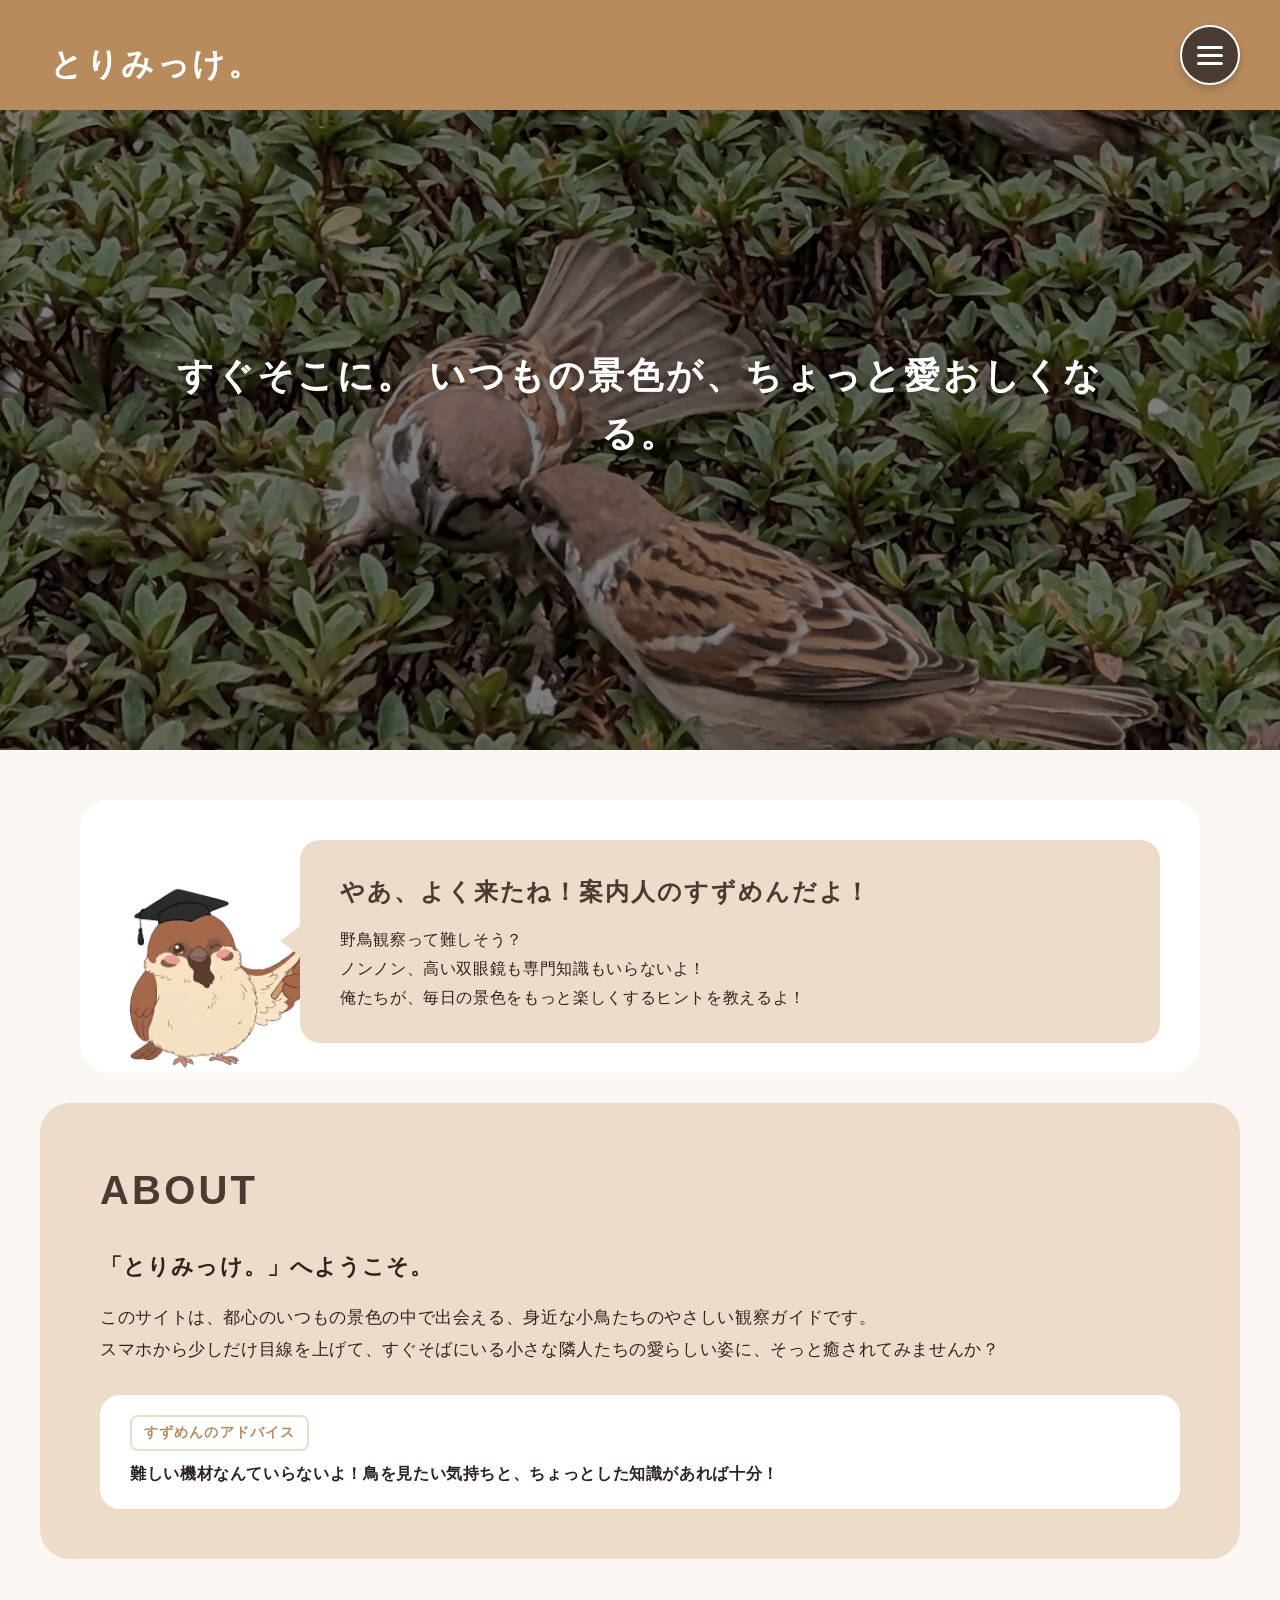
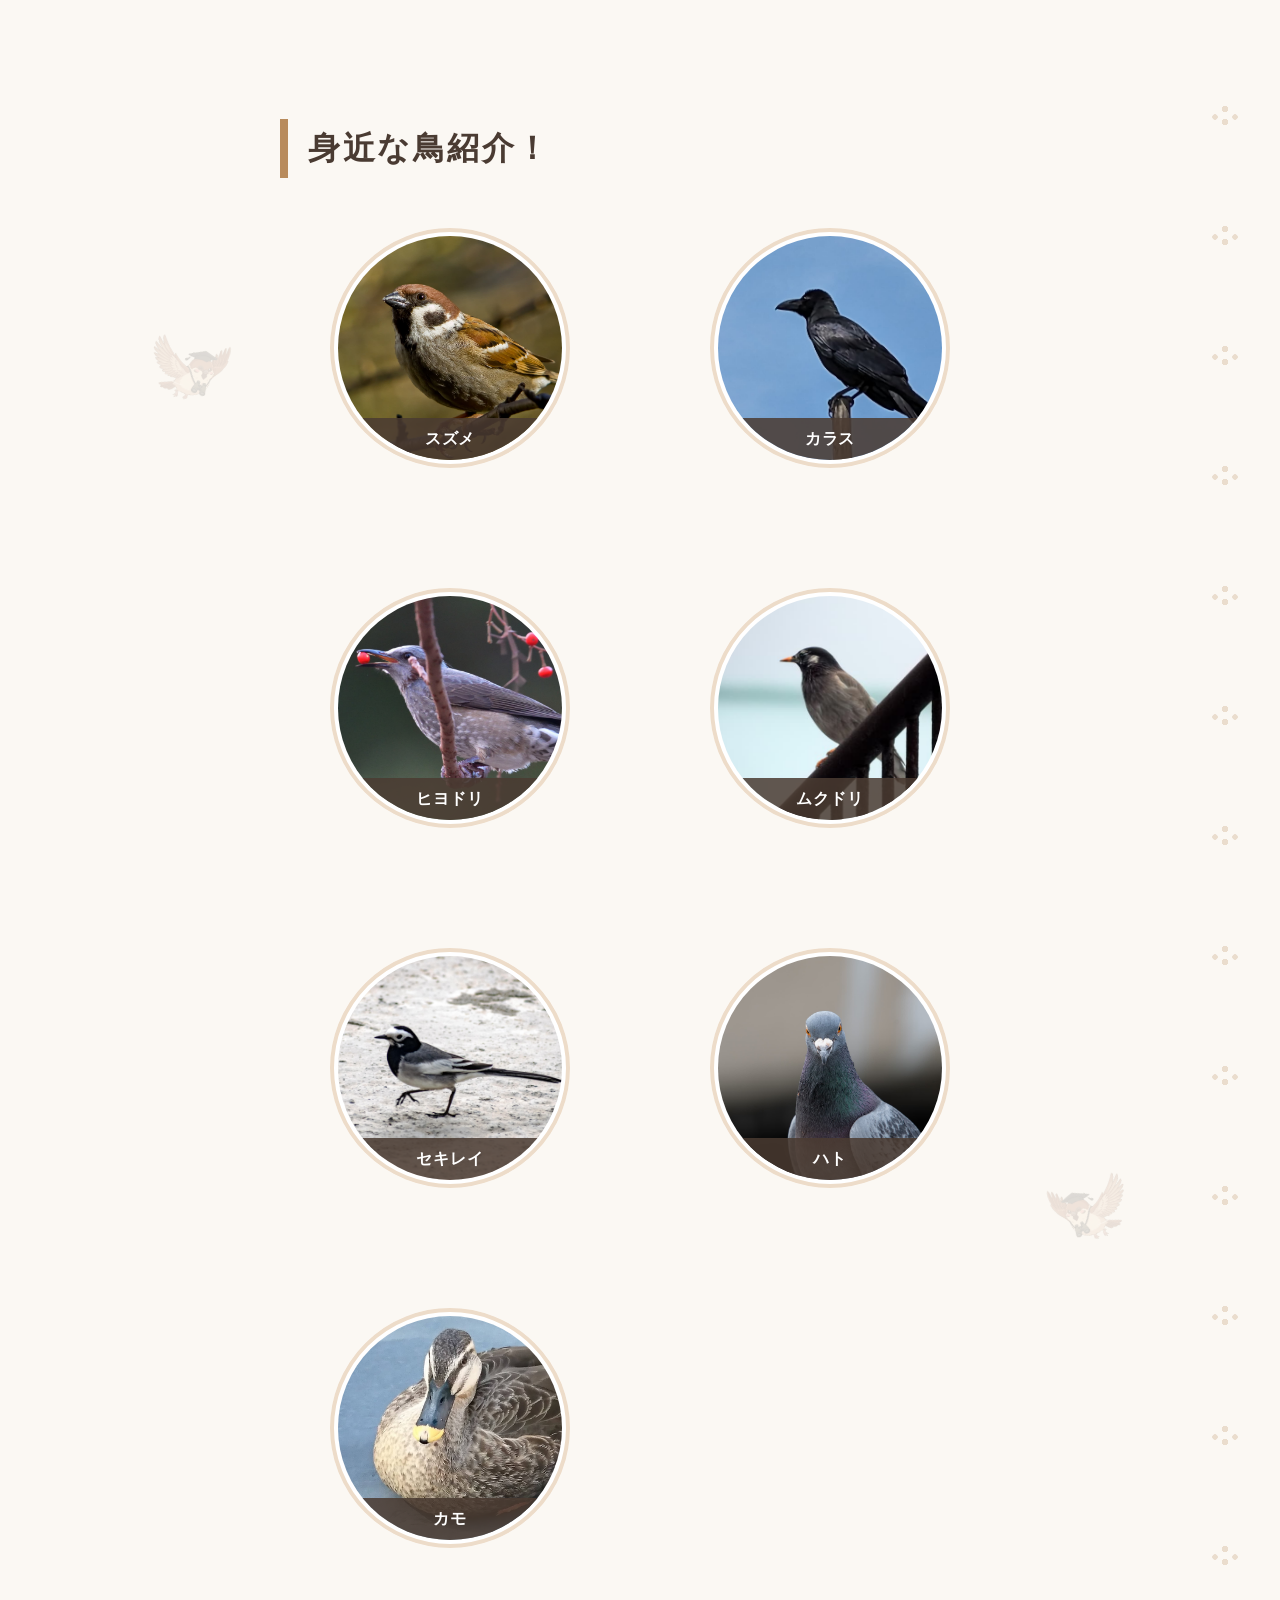
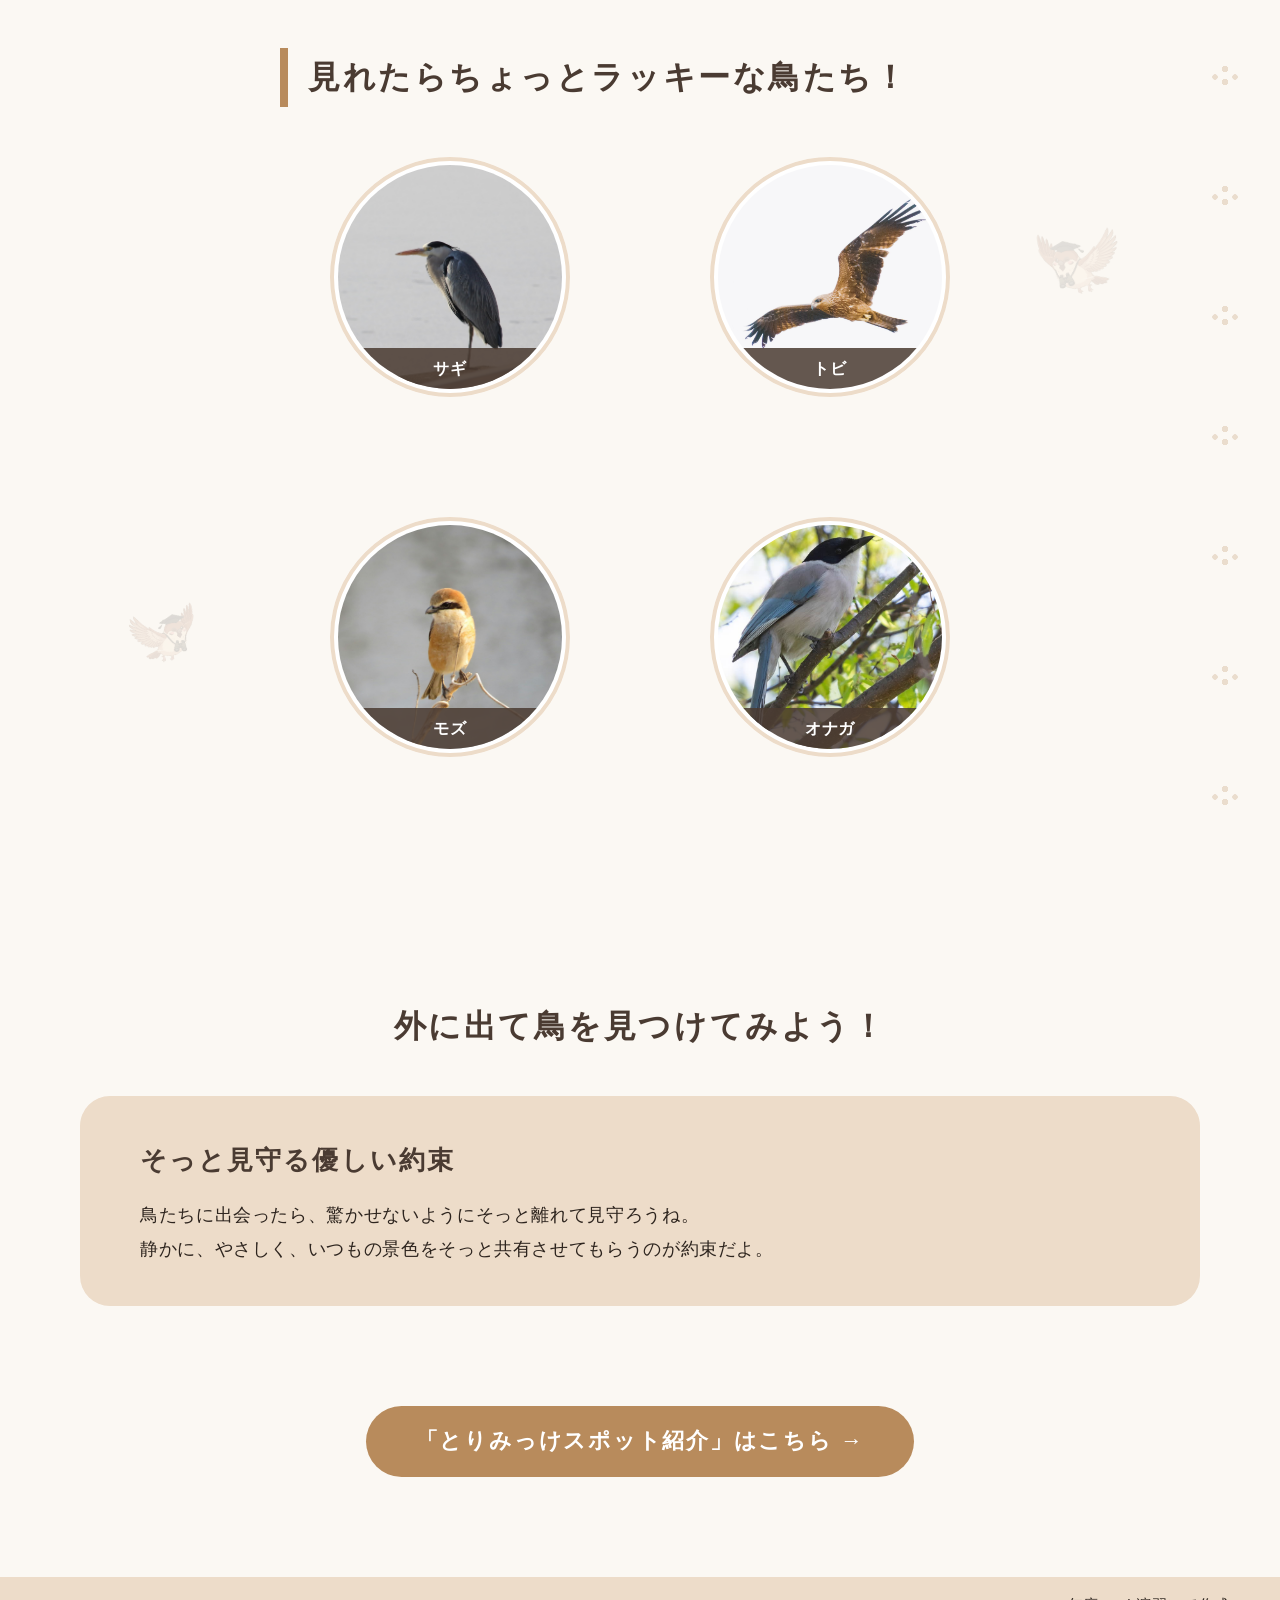
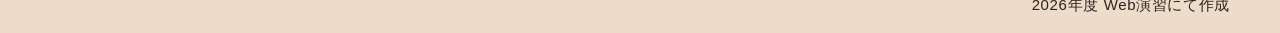
==== index.html @ 67fb0f20 "Rename main.html to index.html" ====
<!DOCTYPE html>
<html lang="ja">
<head>
  <meta charset="UTF-8">
  <meta name="viewport" content="width=device-width, initial-scale=1.0">
  <title>とりみっけ。｜身近な小鳥たちのやさしい観察ガイド</title>
  <link rel="stylesheet" href="css/style1.css">
</head>
<body>

<div class="top-page">

  <!-- メインビジュアル ＆ ヘッダー -->
  <header class="main-visual">
    <div class="site-logo-header">とりみっけ。</div>

    <!-- ハンバーガーメニュー -->
    <div class="hamburger-menu">
      <input type="checkbox" id="menu-btn-check" class="menu-btn-check">
      <label for="menu-btn-check" class="menu-btn"><span></span></label>
      <nav class="nav-content">
        <ul class="nav-list">
          <li><a href="#about">About</a></li>
          <li><a href="#bird-intro">身近な鳥紹介！</a></li>
          <li><a href="#lucky-bird">見れたらちょっとラッキーな鳥たち！</a></li>
          <li><a href="#message">外に出て鳥を見つけてみよう！</a></li>
          <li><a href="./sub.html">とりみっけスポット紹介！ →</a></li>
        </ul>
      </nav>
      <label for="menu-btn-check" class="nav-overlay"></label>
    </div>

    <h1 class="catchphrase">すぐそこに。 いつもの景色が、ちょっと愛おしくなる。</h1>
  </header>

  <!--  すずめ先輩の自己紹介セクション -->
  <section class="senior-intro-section">
    <div class="senior-container">
      <div class="senior-image-area">
        <img src="image/Cha_suzume.png" alt="指し棒を持ったすずめ先輩" class="senior-img">
      </div>
      <div class="senior-bubble">
        <h2 class="senior-name">やあ、よく来たね！案内人のすずめんだよ！</h2>
        <p class="senior-text">
          野鳥観察って難しそう？<br>ノンノン、高い双眼鏡も専門知識もいらないよ！<br>
          俺たちが、毎日の景色をもっと楽しくするヒントを教えるよ！
        </p>
      </div>
    </div>
  </section>

  <!-- ABOUT セクション -->
  <section class="about-section" id="about">
    <h2 class="section-title-en">ABOUT</h2>
    <p class="about-lead">「とりみっけ。」へようこそ。</p>
    <p class="about-text">
      このサイトは、都心のいつもの景色の中で出会える、身近な小鳥たちのやさしい観察ガイドです。<br />
      スマホから少しだけ目線を上げて、すぐそばにいる小さな隣人たちの愛らしい姿に、そっと癒されてみませんか？
    </p>

    <div class="senpai-onepoint-box">
      <div class="onepoint-badge">すずめんのアドバイス</div>
      <p class="onepoint-text">難しい機材なんていらないよ！鳥を見たい気持ちと、ちょっとした知識があれば十分！</p>
    </div>
  </section>

  <div class="footprint-track-bg">

    <!-- 身近な鳥紹介 セクション -->
    <section class="bird-intro-section" id="bird-intro">
      <h2 class="section-title">身近な鳥紹介！</h2>
      <div class="grid-container">

        <!-- 鳥カード1：スズメ -->
        <div class="grid-item">
          <div class="bg-circle"></div>
          <!-- 常に綺麗に見える写真 -->
          <div class="item-image">
            <img src="image/Int_suzume.jpg" alt="スズメの画像">
            <!-- 写真の下に名前を常時表示 -->
            <span class="bird-name-label">スズメ</span>
          </div>
          <!--  ホバー時に横（または下）に浮き出る吹き出し解説文 -->
          <div class="hover-bubble-panel">
            <h3 class="title">スズメ</h3>
            <p class="description">
              歩くとき、両足をそろえて「トコトコ、ぴょんぴょん」と跳ねるように移動するよ（ホッピングといいます）。砂の上で体をすりすりして「砂浴び」をしている姿は、時間を忘れて見入ってしまう可愛さだよ。
            </p>
          </div>
        </div>

        <!-- 鳥カード2：カラス -->
        <div class="grid-item">
          <div class="bg-circle"></div>
          <div class="item-image">
            <img src="image/Int_karasu.jpg" alt="カラスの画像">
            <span class="bird-name-label">カラス</span>
          </div>
          <div class="hover-bubble-panel">
            <h3 class="title">カラス</h3>
            <p class="description">
              実はとてもお茶目で、公園の滑り台で遊んだり、雨上がりの水たまりで豪快に水浴びをしたりするよ。じっと観察していると、首をかしげてこちらを観察し返してくる知性的な仕草にキュンとするよ。
            </p>
          </div>
        </div>

        <!-- 鳥カード3：ヒヨドリ -->
        <div class="grid-item">
          <div class="bg-circle"></div>
          <div class="item-image">
            <img src="image/Int_hiyodori.jpg" alt="ヒヨドリの画像">
            <span class="bird-name-label">ヒヨドリ</span>
          </div>
          <div class="hover-bubble-panel">
            <h3 class="title">ヒヨドリ</h3>
            <p class="description">
              「ヒーヨ！ヒーヨ！」と賑やかに鳴く、ボサボサの頭髪がトレードマークの鳥だよ。大好物の花の蜜や果実を見つけると、夢中になって顔を花粉で真っ黄色にしながら食事をする、食いしん坊な姿が愛らしいよ。
            </p>
          </div>
        </div>

        <!-- 鳥カード4：ムクドリ -->
        <div class="grid-item">
          <div class="bg-circle"></div>
          <div class="item-image">
            <img src="image/Int_mukudori.jpg" alt="ムクドリの画像">
            <span class="bird-name-label">ムクドリ</span>
          </div>
          <div class="hover-bubble-panel">
            <h3 class="title">ムクドリ</h3>
            <p class="description">
              オレンジ色のクチバシと足がチャームポイントだよ。芝生の上を黄色い足をいそがしく動かしながら、ミシン目のように地面をツンツンと突っついて虫を探す、一所懸命な後ろ姿に癒されるよ。
            </p>
          </div>
        </div>

        <!-- 鳥カード5：セキレイ -->
        <div class="grid-item">
          <div class="bg-circle"></div>
          <div class="item-image">
            <img src="image/Int_sekirei.jpg" alt="セキレイの画像">
            <span class="bird-name-label">セキレイ</span>
          </div>
          <div class="hover-bubble-panel">
            <h3 class="title">セキレイ</h3>
            <p class="description">
              地面をトコトコと早歩きしながら、長めの尾羽を「チチチッ」と上下にゴキゲンに振り続ける習性があるよ。人が歩く先を、まるで案内するかのように少し前をトコトコ逃げては止まる姿がとても健気だよ。
            </p>
          </div>
        </div>

        <!-- 鳥カード6：ハト -->
        <div class="grid-item">
          <div class="bg-circle"></div>
          <div class="item-image">
            <img src="image/Int_dobato.jpg" alt="ハトの画像">
            <span class="bird-name-label">ハト</span>
          </div>
          <div class="hover-bubble-panel">
            <h3 class="title">ハト</h3>
            <p class="description">
              歩くときに首を前後に振っているように見えるけど、実は頭をその場に残しているんだよ。お気に入りの場所で、体をまあるく膨らませてうとうと昼寝をしている姿は、都会の最高の癒やしだよ。
            </p>
          </div>
        </div>

        <!-- 鳥カード7：カモ -->
        <div class="grid-item">
          <div class="bg-circle"></div>
          <div class="item-image">
            <img src="image/Int_karugamo.JPG" alt="カモの画像">
            <span class="bird-name-label">カモ</span>
          </div>
          <div class="hover-bubble-panel">
            <h3 class="title">カモ</h3>
            <p class="description">
              クチバシの先端だけが、まるでマニキュアを塗ったように「ちょこんと黄色い」のがチャームポイントだよ。水面にパカッとお尻を向けながら、一生懸命に潜ってご飯を探す後ろ姿がすごく愛らしいんだ。
            </p>
          </div>
        </div>

      </div>

    </section>

    <!-- 見れたらラッキーな鳥 セクション -->
    <section class="lucky-bird-section" id="lucky-bird">
      <h2 class="section-title">見れたらちょっとラッキーな鳥たち！</h2>
      <div class="grid-container">

        <!-- ラッキー鳥1：サギ -->
        <div class="grid-item">
          <div class="bg-circle"></div>
          <div class="item-image">
            <img src="image/Int_sagi.jpg" alt="サギの画像">
            <span class="bird-name-label">サギ</span>
          </div>
          <div class="hover-bubble-panel">
            <h3 class="title">サギ</h3>
            <p class="description">
              都会の川沿いや水辺に、突然「真っ白で大きなシルエット」として現れるよ。水の中、片足を小刻みに震わせて魚を驚かす、ダンスのような狩りのポーズが隠れた見どころだよ。
            </p>
          </div>
        </div>

        <!-- ラッキー鳥2：トビ -->
        <div class="grid-item">
          <div class="bg-circle"></div>
          <div class="item-image">
            <img src="image/Int_tobi.jpg" alt="トビの画像">
            <span class="bird-name-label">トビ</span>
          </div>
          <div class="hover-bubble-panel">
            <h3 class="title">トビ</h3>
            <p class="description">
              「ピーヒョロロ…」というのどかな鳴き声が聞こえたら見上げるチャンスだよ。大きな翼を広げて、上昇気流に乗りながら円を描くようにゆったりと空を飛ぶのが本当に上手だよ。
            </p>
          </div>
        </div>

        <!-- ラッキー鳥3：モズ -->
        <div class="grid-item">
          <div class="bg-circle"></div>
          <div class="item-image">
            <img src="image/Int_mozu.jpg" alt="モズの画像">
            <span class="bird-name-label">モズ</span>
          </div>
          <div class="hover-bubble-panel">
            <h3 class="title">モズ</h3>
            <p class="description">
              小さな体だけど、キリッとしたカッコいい顔立ちをしているよ。秋になると、木のてっぺんで「キィーキィー！」と高い声で高らかに縄張りを主張する、小さな勇敢さが魅力だよ。
            </p>
          </div>
        </div>

        <!-- ラッキー鳥4：オナガ -->
        <div class="grid-item">
          <div class="bg-circle"></div>
          <div class="item-image">
            <img src="image/Int_onaga.jpg" alt="オナガの画像">
            <span class="bird-name-label">オナガ</span>
          </div>
          <div class="hover-bubble-panel">
            <h3 class="title">オナガ</h3>
            <p class="description">
              水色の長くて綺麗な尾羽と、黒い帽子をかぶったような頭がすごくオシャレな鳥だよ。「ギューイ」という少しハスキーな声で、仲間と賑やかにおしゃべりしながら飛んでいくよ。
            </p>
          </div>
        </div>

      </div>
    </section>

  </div> <!-- /footprint-track-bg -->

  <section class="message-section" id="message">
    <h2 class="message-title">外に出て鳥を見つけてみよう！</h2>
    <div class="manner-box">
      <h3 class="manner-title">そっと見守る優しい約束</h3>
      <p class="manner-text">
        鳥たちに出会ったら、驚かせないようにそっと離れて見守ろうね。<br />
        静かに、やさしく、いつもの景色をそっと共有させてもらうのが約束だよ。
      </p>
    </div>
  </section>

  <section class="navigation-section">
    <div class="spot-button-container">
      <a href="./sub.html" class="spot-button">「とりみっけスポット紹介」はこちら →</a>
    </div>
  </section>

  <footer class="footer">
    <p class="copyright">2026年度 Web演習にて作成</p>
  </footer>
</div>

</body>
</html>
---- css/style1.css ----
/* ==========================================================================
   0. 変数定義（:root） - スズメカラー・バージョン
   ========================================================================== */
:root {
  --color-base: #fbf8f3;       /* 白に近い茶色（ベース背景：柔らかな生成り） */
  --color-main: #b88b5c;       /* スズメの茶色（メイン：温かみのあるブラウン） */
  --color-main-bg: #eddcc9;    /* スズメの羽の薄い茶色（セクション背景・吹き出し） */
  --color-accent: #4a3b32;     /* スズメの焦げ茶（ヘッダー背景：深い焦げ茶） */
  --color-accent-hover: #73573c; /* ボタンホバー時などのカラー */
  --color-text: #2d241e;       /* 視認性の高いダーク焦げ茶（文字色） */
  --color-white: #ffffff;      /* 白（カード内背景） */

  /* 💡 外部インポートなしで世界観を優しく引き立てる標準フォントの設計 */
  --font-title: "Hiragino Maru Gothic ProN", "Hiragino Kaku Gothic ProN", "Yu Gothic", "Meiryo", sans-serif;
  --font-body: "Helvetica Neue", Arial, "Hiragino Kaku Gothic ProN", "BIZ UDPGothic", "Meiryo", sans-serif;
}

/* スムーズスクロール */
html {
  scroll-behavior: smooth;
}

/* ==========================================================================
   1. 共通設定とリセット ＆ ヘッダー
   ========================================================================== */
* {
  box-sizing: border-box;
  margin: 0;
  padding: 0;
}
body {
  background: var(--color-base);
  color: var(--color-text);
  font-family: var(--font-body);
  font-weight: 400;
  line-height: 1.85;
  letter-spacing: 0.04em;
  -webkit-font-smoothing: antialiased;
}
.top-page {
  width: 100%;
  overflow: hidden;
}
.main-visual {
  position: relative;
  width: 100%;
  min-height: 750px;
  background: linear-gradient(rgba(0, 0, 0, 0.5), rgba(0, 0, 0, 0.5)), url(../image/Mv_suzume.png) center / cover no-repeat;
  display: flex;
  align-items: center;
  justify-content: center;
  padding: 120px 20px 60px;
  margin-bottom: 50px;
}

.main-visual::before {
  content: "";
  position: absolute;
  top: 0;
  left: 0;
  width: 100%;
  height: 110px;
  background: var(--color-main);
  z-index: 1;
}

/* ✍️ タイトル・見出し類のコントラストを圧倒的に際立たせる共通設定 */
.site-logo-header,
.catchphrase,
.senior-name,
.section-title-en,
.section-title,
.message-title,
.manner-title,
.spot-button,
.spot-button-inline,
.onepoint-badge,
.next-lead,
.hover-bubble-panel .title {
  font-family: var(--font-title);
  font-weight: 900;
  letter-spacing: 0.08em;
}

.site-logo-header {
  position: absolute;
  top: 35px;
  left: 50px;
  font-size: 32px;
  color: var(--color-white);
  z-index: 2;
}
.catchphrase {
  color: var(--color-white);
  text-align: center;
  font-size: clamp(22px, 4vw, 36px);
  max-width: 1000px;
  text-shadow: 0px 2px 8px rgba(0, 0, 0, 0.3);
  z-index: 2;
  line-height: 1.6;
}

/* ==========================================================================
   ハンバーガーメニュー (CSS Only)
   ========================================================================== */
.hamburger-menu {
  position: fixed;
  top: 25px;
  right: 40px;
  z-index: 1000;
}

.menu-btn-check {
  display: none;
}

/* ボタン本体 */
.menu-btn {
  position: relative;
  display: flex;
  justify-content: center;
  align-items: center;
  width: 60px;
  height: 60px;
  background-color: var(--color-accent);
  border: 2px solid var(--color-white);
  border-radius: 50%;
  cursor: pointer;
  box-shadow: 0 4px 10px rgba(0, 0, 0, 0.2);
  transition: background-color 0.3s;
}

.menu-btn:hover {
  background-color: var(--color-accent-hover);
}

/* 3本線 */
.menu-btn span,
.menu-btn span::before,
.menu-btn span::after {
  content: '';
  display: block;
  height: 3px;
  width: 26px;
  border-radius: 3px;
  background-color: var(--color-white);
  position: absolute;
  transition: all 0.3s ease-in-out;
}

.menu-btn span::before {
  bottom: 8px;
}

.menu-btn span::after {
  top: 8px;
}

/* チェック時の×変形 */
.menu-btn-check:checked ~ .menu-btn span {
  background-color: transparent;
}

.menu-btn-check:checked ~ .menu-btn span::before {
  bottom: 0;
  transform: rotate(45deg);
}

.menu-btn-check:checked ~ .menu-btn span::after {
  top: 0;
  transform: rotate(-45deg);
}

/* メニューエリア */
.nav-content {
  position: fixed;
  top: 0;
  right: -320px;
  width: 300px;
  height: 100%;
  background: var(--color-base);
  box-shadow: -5px 0 15px rgba(0, 0, 0, 0.1);
  padding: 100px 30px 40px;
  transition: right 0.4s ease;
  z-index: 999;
}

.nav-list {
  list-style: none;
  padding: 0;
  margin: 0;
}

.nav-list li {
  margin-bottom: 24px;
  border-bottom: 1px dashed var(--color-main-bg);
  padding-bottom: 12px;
}

.nav-list a {
  text-decoration: none;
  color: var(--color-accent);
  font-family: var(--font-title);
  font-weight: 700;
  font-size: 16px;
  display: block;
  transition: color 0.2s ease, transform 0.2s ease;
}

.nav-list a:hover {
  color: var(--color-main);
  transform: translateX(5px);
}

/* 背景オーバーレイ */
.nav-overlay {
  position: fixed;
  top: 0;
  left: 0;
  width: 100%;
  height: 100%;
  background: rgba(0, 0, 0, 0.4);
  opacity: 0;
  visibility: hidden;
  transition: opacity 0.4s ease, visibility 0.4s ease;
  z-index: 998;
}

/* チェック時のメニュー開閉動作 */
.menu-btn-check:checked ~ .nav-content {
  right: 0;
}

.menu-btn-check:checked ~ .nav-overlay {
  opacity: 1;
  visibility: visible;
}

/* ==========================================================================
    2. すずめ先輩の自己紹介セクション
   ========================================================================== */
.senior-intro-section {
  max-width: 1200px;
  margin: 0 auto;
  padding: 0 40px;
}

.senior-container {
  display: flex;
  align-items: flex-end;
  justify-content: center;
  gap: 0;
  background: var(--color-white);
  border-radius: 30px;
  padding: 40px 40px 0 40px;
  position: relative;
  z-index: 1;
}

.senior-image-area {
  flex-shrink: 0;
  width: 300px;
  height: 200px;
  position: relative;
  overflow: visible;
  z-index: 1;
  margin-right: -120px;
}

.senior-img {
  position: absolute;
  bottom: 0;
  left: 30%;
  transform: translateX(-40%);
  width: 100%;
  height: 100%;
  object-fit: contain;
  object-position: bottom;
  pointer-events: none;
}

.senior-bubble {
  position: relative;
  z-index: 2;
  background: var(--color-main-bg);
  border-radius: 20px;
  padding: 30px 40px;
  flex-grow: 1;
  margin-bottom: 30px;
}

.senior-bubble::before {
  content: "";
  position: absolute;
  left: -20px;
  top: 50%;
  transform: translateY(-50%);
  border-style: solid;
  border-width: 15px 20px 15px 0;
  border-color: transparent var(--color-main-bg) transparent transparent;
}

.senior-name {
  font-size: 24px;
  color: var(--color-accent);
  margin-bottom: 12px;
}
.senior-text {
  font-size: 16px;
  color: var(--color-text);
  line-height: 1.8;
}

@keyframes pyokoIn {
  0% { transform: translateY(30px); opacity: 0; }
  100% { transform: translateY(0); opacity: 1; }
}

/* ==========================================================================
   3. ABOUT
   ========================================================================== */
.about-section {
  max-width: 1200px;
  margin: 30px auto 80px;
  padding: 50px 60px;
  background: var(--color-main-bg);
  border-radius: 30px;
  scroll-margin-top: 40px;
}
.section-title-en {
  font-size: 40px;
  color: var(--color-accent);
  margin-bottom: 20px;
}
.about-lead {
  font-family: var(--font-title);
  font-weight: 900;
  font-size: 22px;
  margin-bottom: 15px;
  color: var(--color-text);
  letter-spacing: 0.05em;
}
.about-text {
  font-size: 17px;
  max-width: 950px;
  color: var(--color-text);
  margin-bottom: 30px;
}
.senpai-onepoint-box {
  background: var(--color-white);
  border-radius: 20px;
  padding: 20px 30px;
}
.onepoint-badge {
  display: inline-block;
  background: var(--color-white);
  color: var(--color-main);
  font-size: 14px;
  padding: 3px 12px;
  border-radius: 8px;
  margin-bottom: 8px;
  border: 2px solid var(--color-main-bg);
}
.onepoint-text {
  font-size: 16px;
  font-weight: bold;
  color: var(--color-text);
}

/* ==========================================================================
   🐾 4. 鳥の足跡
   ========================================================================== */
.footprint-track-bg {
  width: 100%;
  padding: 40px 0;
  background-image:
    radial-gradient(circle, rgba(184, 139, 92, 0.25) 3px, transparent 3.5px),
    radial-gradient(circle, rgba(184, 139, 92, 0.25) 2.5px, transparent 3px),
    radial-gradient(circle, rgba(184, 139, 92, 0.25) 2.5px, transparent 3px),
    radial-gradient(circle, rgba(184, 139, 92, 0.25) 3px, transparent 3.5px);
  background-repeat: repeat-y;
  background-size: 40px 120px;
  background-position:
    right 35px top 10px,
    right 45px top 18px,
    right 25px top 18px,
    right 35px top 23px;
}

/* ==========================================================================
   5. 身近な鳥紹介
   ========================================================================== */
.bird-intro-section, .lucky-bird-section {
  position: relative;
  margin: 40px auto 100px;
  padding: 0 40px;
  transition: max-width 0.3s ease;
  scroll-margin-top: 40px;
}

.bird-intro-section::before {
  content: "";
  position: absolute;
  left: -120px;
  top: 15%;
  width: 110px;
  height: 90px;
  background-image: url("../image/Cha_suzume_fly.png");
  background-size: contain;
  background-repeat: no-repeat;
  opacity: 0.15;
  transform: scaleX(-1) rotate(-10deg);
  pointer-events: none;
  z-index: 1;
}

.bird-intro-section::after {
  content: "";
  position: absolute;
  right: -120px;
  bottom: 20%;
  width: 110px;
  height: 90px;
  background-image: url("../image/Cha_suzume_fly.png");
  background-size: contain;
  background-repeat: no-repeat;
  opacity: 0.15;
  transform: rotate(-15deg);
  pointer-events: none;
  z-index: 1;
}

@media (min-width: 1400px) {
  .bird-intro-section, .lucky-bird-section {
    max-width: 1080px;
  }
}

@media (max-width: 1399px) and (min-width: 1101px) {
  .bird-intro-section, .lucky-bird-section {
    max-width: 800px;
  }
}

.section-title {
  font-size: 32px;
  color: var(--color-accent);
  margin-bottom: 50px;
  border-left: 8px solid var(--color-main);
  padding-left: 20px;
}

.grid-container {
  display: grid;
  grid-template-columns: repeat(auto-fit, minmax(260px, 1fr));
  column-gap: 40px;
  row-gap: 120px;
  justify-items: center;
}

.grid-item {
  position: relative;
  width: 240px;
  height: 240px;
  border-radius: 50%;
  background: var(--color-white);
  cursor: pointer;
}

.bg-circle {
  position: absolute;
  top: 0; left: 0; width: 100%; height: 100%;
  border-radius: 50%;
  border: 4px solid var(--color-main-bg);
  transition: transform 0.4s cubic-bezier(0.25, 1, 0.5, 1), border-color 0.3s;
  z-index: 1;
}

.item-image {
  position: absolute;
  top: 8px; left: 8px; width: 224px; height: 224px;
  border-radius: 50%;
  overflow: hidden;
  z-index: 2;
  transition: transform 0.4s cubic-bezier(0.25, 1, 0.5, 1);
  display: flex;
  flex-direction: column;
  justify-content: flex-end;
  align-items: center;
}
.item-image img {
  position: absolute; top: 0; left: 0; width: 100%; height: 100%;
  object-fit: cover;
  z-index: 1;
}

.bird-name-label {
  position: relative;
  z-index: 2;
  background: rgba(74, 59, 50, 0.85);
  color: var(--color-white);
  width: 100%;
  text-align: center;
  padding: 6px 0;
  font-size: 16px;
  font-weight: bold;
  letter-spacing: 0.05em;
  font-family: var(--font-title);
}

.hover-bubble-panel {
  position: absolute;
  bottom: 85%;
  left: 65%;
  transform: scale(0.9);
  transform-origin: left bottom;
  width: 280px;
  background: var(--color-white);
  border: 3px solid var(--color-main);
  border-radius: 18px;
  padding: 20px;
  box-shadow: 0 6px 20px rgba(45, 36, 30, 0.15);
  opacity: 0;
  visibility: hidden;
  z-index: 10;
  transition: opacity 0.3s ease, transform 0.3s cubic-bezier(0.175, 0.885, 0.32, 1.15), visibility 0.3s;
  pointer-events: none;
}

.hover-bubble-panel::before {
  content: "";
  position: absolute;
  left: 15px;
  bottom: -15px;
  border-style: solid;
  border-width: 15px 15px 0 0;
  border-color: var(--color-main) transparent transparent transparent;
}
.hover-bubble-panel::after {
  content: "";
  position: absolute;
  left: 17px;
  bottom: -11px;
  border-style: solid;
  border-width: 12px 12px 0 0;
  border-color: var(--color-white) transparent transparent transparent;
}

.hover-bubble-panel .title {
  font-size: 18px;
  color: var(--color-accent);
  margin-bottom: 8px;
  border-bottom: 2px solid var(--color-main-bg);
  padding-bottom: 4px;
}
.hover-bubble-panel .description {
  font-size: 13px;
  line-height: 1.6;
  color: var(--color-text);
  text-align: justify;
}

.grid-item:hover .item-image { transform: scale(1.04); }
.grid-item:hover .bg-circle { transform: scale(1.06); border-color: var(--color-main); }
.grid-item:hover .hover-bubble-panel {
  opacity: 1;
  visibility: visible;
  transform: scale(1);
}

.intro-next-area { text-align: center; margin-top: 60px; padding: 20px; grid-column: 1 / -1; }
.next-lead {
  font-size: 20px;
  margin-bottom: 20px;
  color: var(--color-text);
}
.spot-button-inline {
  display: inline-block; background: var(--color-main); color: var(--color-white);
  text-decoration: none; font-size: 18px; padding: 14px 40px; border-radius: 50px;
  transition: background-color 0.3s, transform 0.2s;
}
.spot-button-inline:hover { background-color: var(--color-accent-hover); transform: translateY(-2px); }

/* ==========================================================================
   6. 🍀 出会えたらラッキーな鳥たち
   ========================================================================== */
.lucky-bird-section::before {
  content: "";
  position: absolute;
  left: -130px;
  bottom: 10%;
  width: 95px;
  height: 78px;
  background-image: url("../image/Cha_suzume_fly.png");
  background-size: contain;
  background-repeat: no-repeat;
  opacity: 0.15;
  transform: scaleX(-1) rotate(15deg);
  pointer-events: none;
  z-index: 1;
}

.lucky-bird-section::after {
  content: "";
  position: absolute;
  right: -110px;
  top: 25%;
  width: 115px;
  height: 94px;
  background-image: url("../image/Cha_suzume_fly.png");
  background-size: contain;
  background-repeat: no-repeat;
  opacity: 0.13;
  transform: rotate(-5deg);
  pointer-events: none;
  z-index: 1;
}

.message-section { max-width: 1200px; margin: 100px auto; padding: 0 40px; scroll-margin-top: 40px; }
.message-title { font-size: 32px; text-align: center; margin-bottom: 40px; color: var(--color-accent); }
.manner-box { background: var(--color-main-bg); border-radius: 30px; padding: 40px 60px; }
.manner-title { font-size: 26px; margin-bottom: 15px; color: var(--color-accent); }
.manner-text { font-size: 18px; color: var(--color-text); }
.navigation-section { text-align: center; margin: 80px auto 100px; }
.spot-button {
  display: inline-block; background: var(--color-main); color: var(--color-white); text-decoration: none;
  font-size: 22px; padding: 15px 50px; border-radius: 50px; transition: background-color 0.3s, transform 0.2s;
}
.spot-button:hover { background-color: var(--color-accent-hover); transform: translateY(-2px); }
.footer { background: var(--color-main-bg); width: 100%; height: 56px; display: flex; align-items: center; justify-content: flex-end; padding-right: 50px; }
.copyright { font-size: 15px; color: var(--color-text); }

/* ==========================================================================
   7. レスポンシブ対応
   ========================================================================== */
@media (max-width: 1100px) {
  .bird-intro-section::before,
  .bird-intro-section::after,
  .lucky-bird-section::before,
  .lucky-bird-section::after {
    display: none !important;
  }

  .bird-intro-section, .lucky-bird-section {
    max-width: 100%;
  }

  .grid-container {
    grid-template-columns: repeat(auto-fit, minmax(280px, 1fr));
    gap: 50px 30px;
  }

  .grid-item {
    width: 240px;
    height: auto;
    background: transparent;
    display: flex;
    flex-direction: column;
    align-items: center;
  }

  .bg-circle {
    position: relative;
    width: 240px;
    height: 240px;
  }
  .item-image {
    position: absolute;
    width: 224px;
    height: 224px;
    top: 8px;
    left: 8px;
  }

  .hover-bubble-panel {
    position: relative;
    bottom: auto; left: auto;
    transform: none !important;
    width: 100%;
    margin-top: 20px;
    background: var(--color-white);
    border: 2px solid var(--color-main-bg);
    border-radius: 16px;
    padding: 15px;
    box-shadow: 0 4px 10px rgba(0, 0, 0, 0.03);
    opacity: 1 !important;
    visibility: visible !important;
    pointer-events: auto;
  }

  .hover-bubble-panel::before,
  .hover-bubble-panel::after {
    display: none;
  }

  .hover-bubble-panel .title { font-size: 16px; text-align: center; }
  .hover-bubble-panel .description { font-size: 13px; line-height: 1.5; }

  .grid-item:hover .item-image,
  .grid-item:hover .bg-circle { transform: none; }
}

@media (max-width: 768px) {
  .hamburger-menu { top: 15px; right: 20px; }
  .menu-btn { width: 50px; height: 50px; }
  .menu-btn span, .menu-btn span::before, .menu-btn span::after { width: 22px; }

  .site-logo-header { left: 20px; top: 30px; font-size: 26px; }
  .main-visual { min-height: 500px; padding-top: 120px; }

  .senior-container {
    flex-direction: column;
    padding: 30px 20px 0 20px;
    gap: 10px;
    align-items: center;
  }

  .senior-image-area {
    width: 220px;
    height: 160px;
    margin-right: 0;
    order: 2;
  }

  .senior-img {
    left: 50%;
    transform: translateX(-50%);
    width: 120%;
    height: 120%;
  }

  .senior-bubble {
    width: 100%;
    margin-bottom: 10px;
    order: 1;
  }

  .senior-bubble::before {
    left: 50%;
    top: auto;
    bottom: -15px;
    transform: translateX(-50%);
    border-width: 15px 15px 0 15px;
    border-color: var(--color-main-bg) transparent transparent transparent;
  }

  .about-section, .manner-box { padding: 35px 25px; border-radius: 20px; }
  .section-title, .message-title { font-size: 26px; }

  .grid-container {
    grid-template-columns: repeat(auto-fit, minmax(220px, 1fr));
    gap: 50px 20px;
  }

  .grid-item { width: 200px; }
  .bg-circle { width: 200px; height: 200px; }
  .item-image { width: 186px; height: 186px; top: 7px; left: 7px; }
  .bird-name-label { font-size: 14px; padding: 4px 0; }

  .hover-bubble-panel { margin-top: 15px; padding: 12px; }
  .hover-bubble-panel .title { font-size: 15px; }
  .hover-bubble-panel .description { font-size: 12px; }

  .manner-title { font-size: 22px; }
  .manner-text { font-size: 16px; }
  .spot-button, .spot-button-inline { font-size: 18px; padding: 12px 30px; width: 100%; max-width: 340px; }
  .footer { justify-content: center; padding-right: 0; }
}
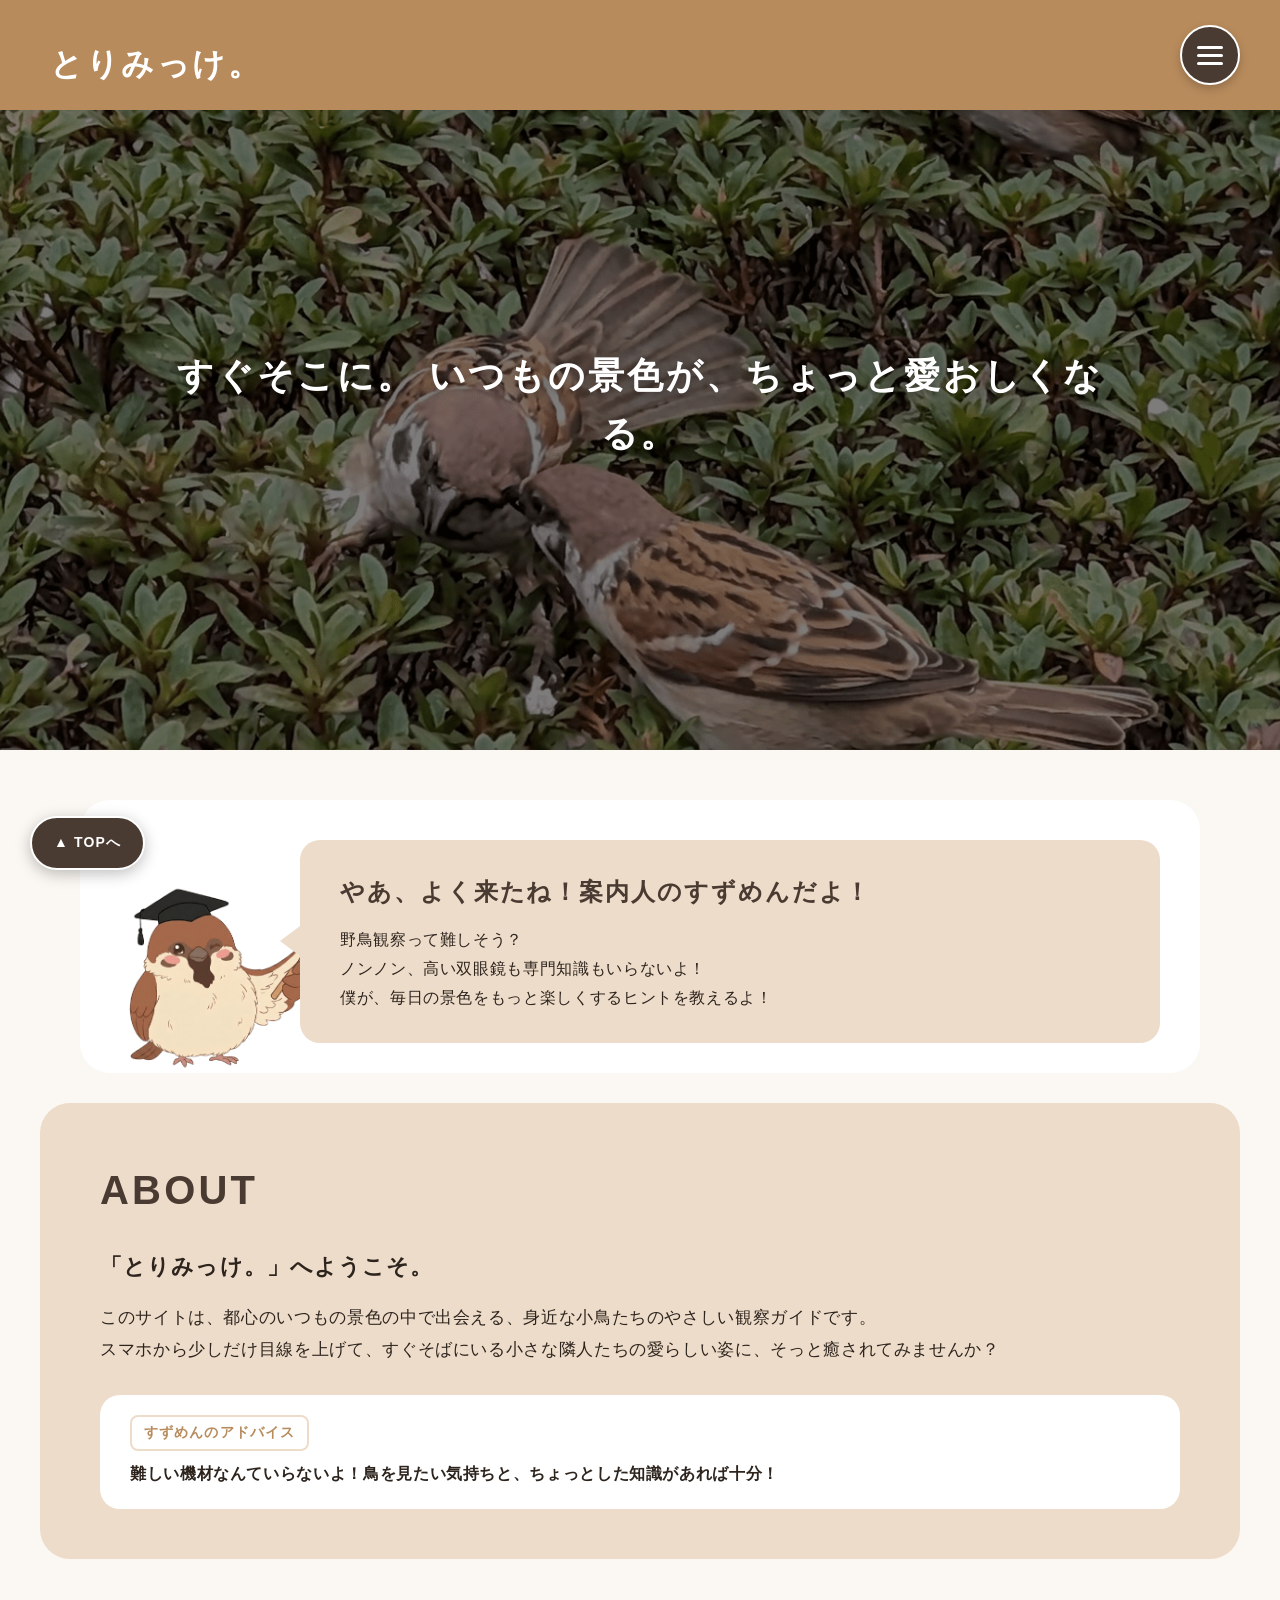
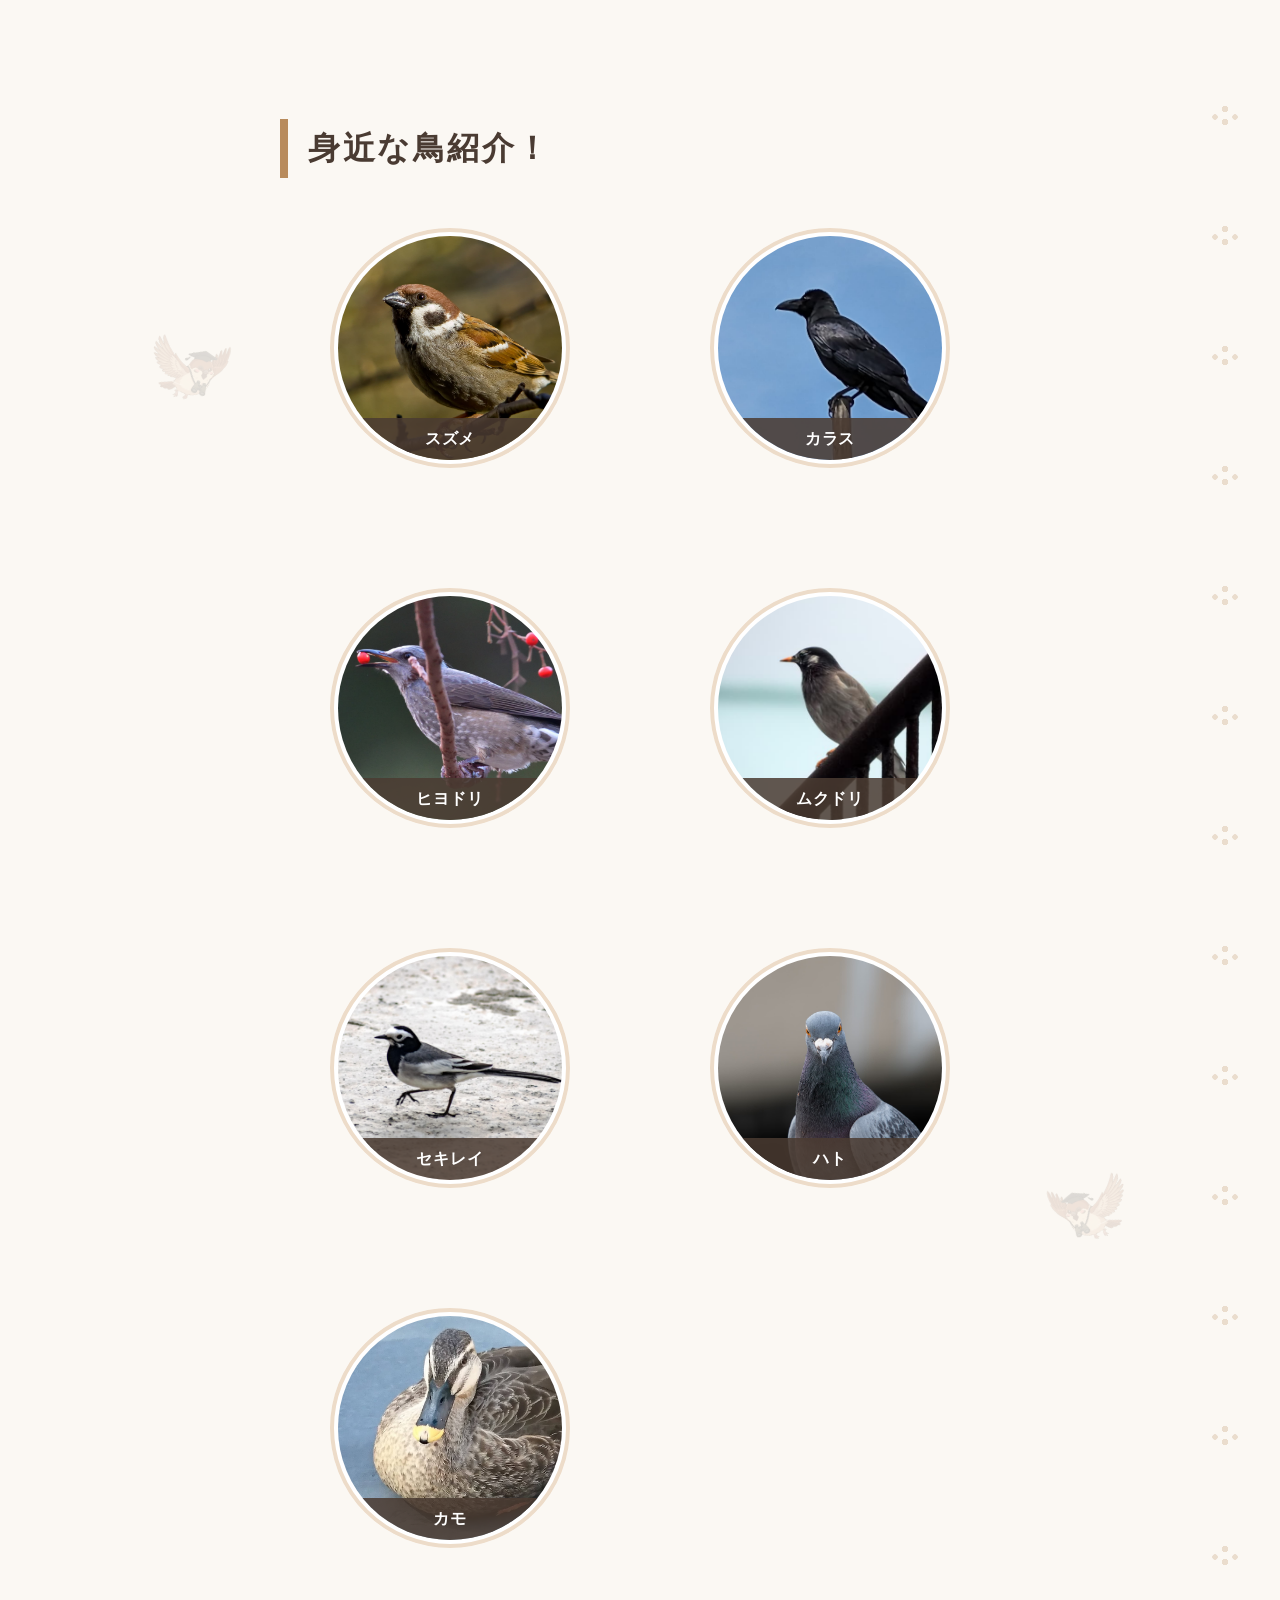
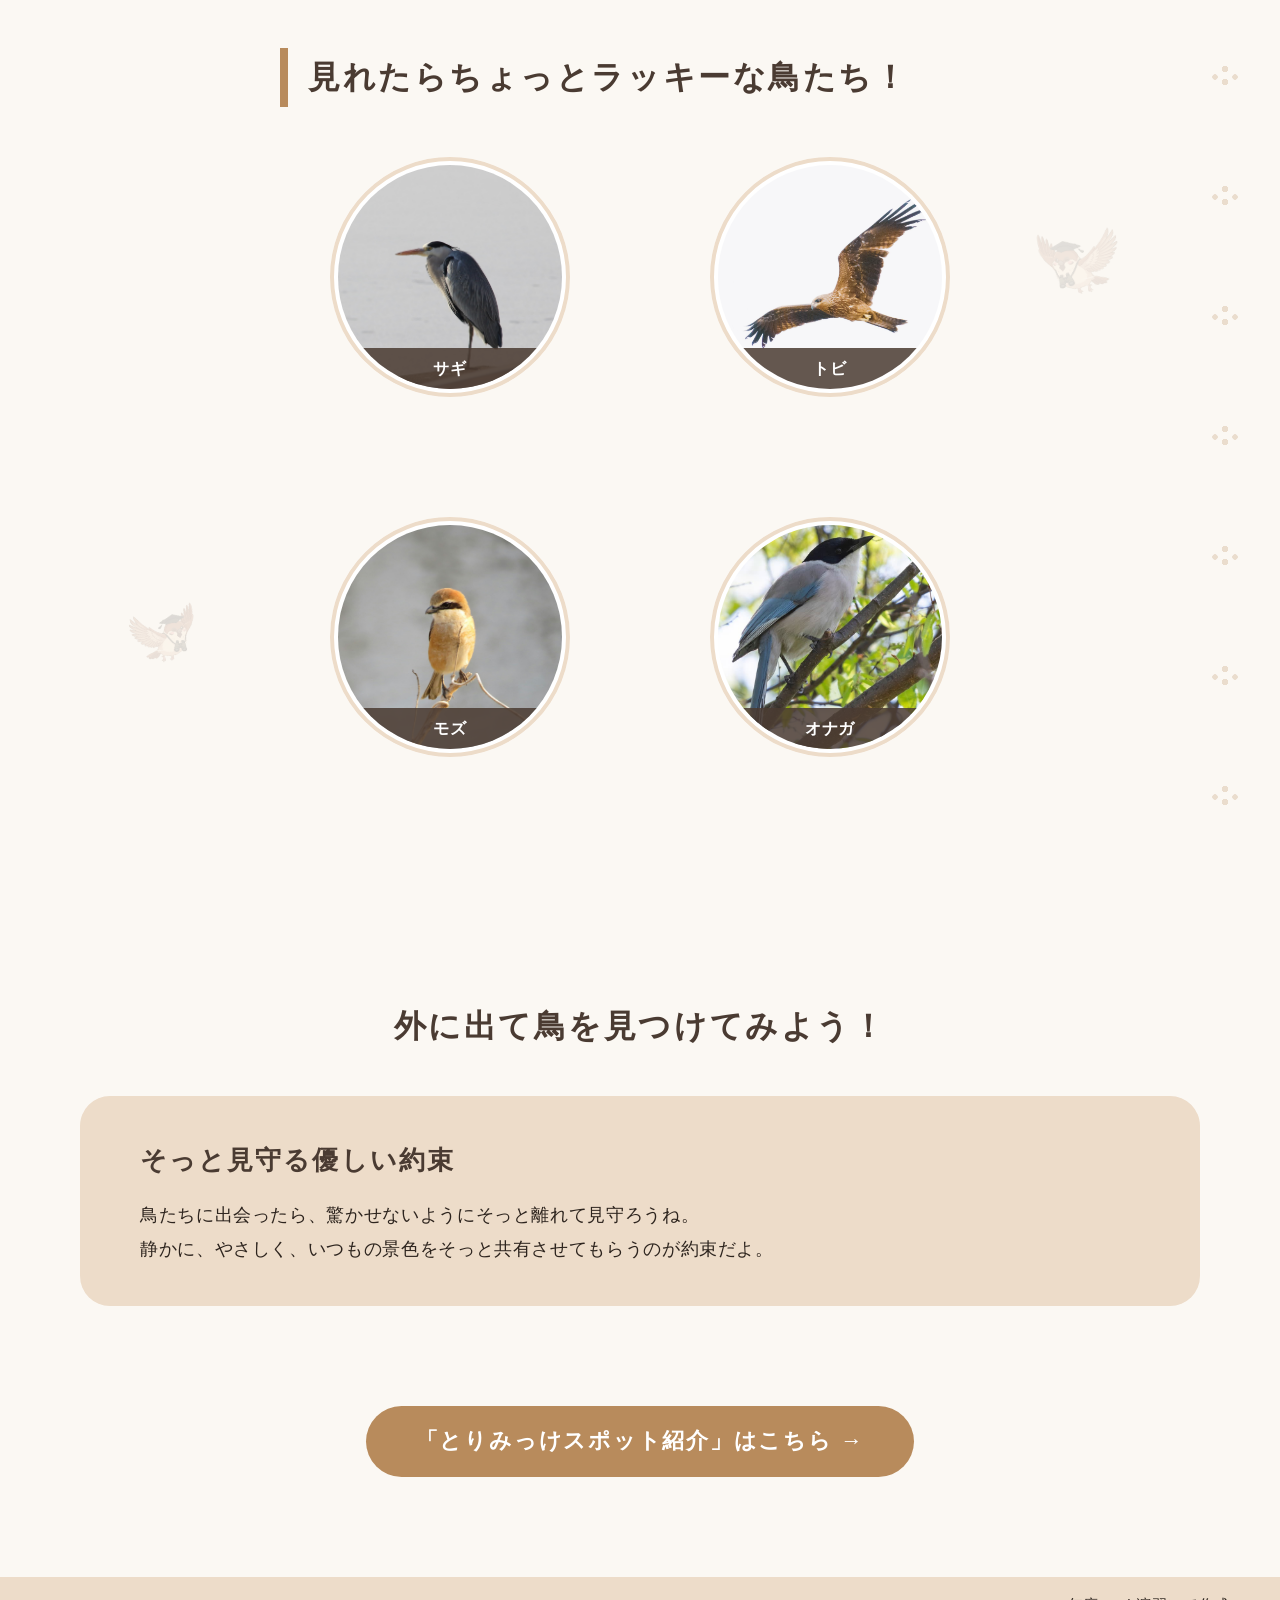
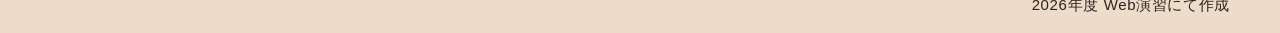
==== commit b8eef9a9: "Add files via upload" ====
--- a/index.html
+++ b/index.html
@@ -6,7 +6,7 @@
   <title>とりみっけ。｜身近な小鳥たちのやさしい観察ガイド</title>
   <link rel="stylesheet" href="css/style1.css">
 </head>
-<body>
+<body id="top">
 
 <div class="top-page">
 
@@ -20,11 +20,12 @@
       <label for="menu-btn-check" class="menu-btn"><span></span></label>
       <nav class="nav-content">
         <ul class="nav-list">
+          <li><a href="#top">TOP</a></li>
           <li><a href="#about">About</a></li>
           <li><a href="#bird-intro">身近な鳥紹介！</a></li>
           <li><a href="#lucky-bird">見れたらちょっとラッキーな鳥たち！</a></li>
           <li><a href="#message">外に出て鳥を見つけてみよう！</a></li>
-          <li><a href="./sub.html">とりみっけスポット紹介！ →</a></li>
+          <li><a href="./spot.html">とりみっけスポット紹介！ →</a></li>
         </ul>
       </nav>
       <label for="menu-btn-check" class="nav-overlay"></label>
@@ -33,7 +34,7 @@
     <h1 class="catchphrase">すぐそこに。 いつもの景色が、ちょっと愛おしくなる。</h1>
   </header>
 
-  <!--  すずめ先輩の自己紹介セクション -->
+  <!-- すずめ先輩の自己紹介セクション -->
   <section class="senior-intro-section">
     <div class="senior-container">
       <div class="senior-image-area">
@@ -43,7 +44,7 @@
         <h2 class="senior-name">やあ、よく来たね！案内人のすずめんだよ！</h2>
         <p class="senior-text">
           野鳥観察って難しそう？<br>ノンノン、高い双眼鏡も専門知識もいらないよ！<br>
-          俺たちが、毎日の景色をもっと楽しくするヒントを教えるよ！
+          僕が、毎日の景色をもっと楽しくするヒントを教えるよ！
         </p>
       </div>
     </div>
@@ -74,17 +75,14 @@
         <!-- 鳥カード1：スズメ -->
         <div class="grid-item">
           <div class="bg-circle"></div>
-          <!-- 常に綺麗に見える写真 -->
           <div class="item-image">
             <img src="image/Int_suzume.jpg" alt="スズメの画像">
-            <!-- 写真の下に名前を常時表示 -->
             <span class="bird-name-label">スズメ</span>
           </div>
-          <!--  ホバー時に横（または下）に浮き出る吹き出し解説文 -->
           <div class="hover-bubble-panel">
             <h3 class="title">スズメ</h3>
             <p class="description">
-              歩くとき、両足をそろえて「トコトコ、ぴょんぴょん」と跳ねるように移動するよ（ホッピングといいます）。砂の上で体をすりすりして「砂浴び」をしている姿は、時間を忘れて見入ってしまう可愛さだよ。
+              両足を揃えて「ぴょんぴょん」跳ねて移動するよ！砂の上で体をすりすりする「砂浴び」で羽のお手入れをするんだ。実は人間の近くにしか巣を作らない、人好きな鳥なんだ
             </p>
           </div>
         </div>
@@ -99,7 +97,7 @@
           <div class="hover-bubble-panel">
             <h3 class="title">カラス</h3>
             <p class="description">
-              実はとてもお茶目で、公園の滑り台で遊んだり、雨上がりの水たまりで豪快に水浴びをしたりするよ。じっと観察していると、首をかしげてこちらを観察し返してくる知性的な仕草にキュンとするよ。
+              首をかしげて君をじっと見つめているかも？怖がられがちだけど、滑り台で遊ぶほど頭が良くてお茶目！覚えた人間の顔を識別して記憶できる、賢い知能の持ち主なんだよ。
             </p>
           </div>
         </div>
@@ -114,7 +112,7 @@
           <div class="hover-bubble-panel">
             <h3 class="title">ヒヨドリ</h3>
             <p class="description">
-              「ヒーヨ！ヒーヨ！」と賑やかに鳴く、ボサボサの頭髪がトレードマークの鳥だよ。大好物の花の蜜や果実を見つけると、夢中になって顔を花粉で真っ黄色にしながら食事をする、食いしん坊な姿が愛らしいよ。
+              「ヒーヨ！」と鳴く、ボサボサ頭がトレードマーク！甘い蜜や果実が大好物で、夢中で食べすぎて顔が花粉で真っ黄色になることも。実は世界的に日本周辺でしか見られない貴重な鳥だよ！
             </p>
           </div>
         </div>
@@ -129,7 +127,7 @@
           <div class="hover-bubble-panel">
             <h3 class="title">ムクドリ</h3>
             <p class="description">
-              オレンジ色のクチバシと足がチャームポイントだよ。芝生の上を黄色い足をいそがしく動かしながら、ミシン目のように地面をツンツンと突っついて虫を探す、一所懸命な後ろ姿に癒されるよ。
+              芝生を忙しく歩き回り、地面をツンツン突っついて虫を探すよ。オレンジ色の足とクチバシがチャームポイント！虫をたくさん食べて農家さんを助ける、頼もしいヒーローなんだ。
             </p>
           </div>
         </div>
@@ -144,7 +142,7 @@
           <div class="hover-bubble-panel">
             <h3 class="title">セキレイ</h3>
             <p class="description">
-              地面をトコトコと早歩きしながら、長めの尾羽を「チチチッ」と上下にゴキゲンに振り続ける習性があるよ。人が歩く先を、まるで案内するかのように少し前をトコトコ逃げては止まる姿がとても健気だよ。
+              「チチチッ」と鳴きながら早歩きして、尾羽をパタパタ上下に振るよ！人の前を「逃げては止まる」様子や可愛らしい動作から、昔は神様に大事な知恵を教えた鳥と言われていたんだ。
             </p>
           </div>
         </div>
@@ -159,7 +157,7 @@
           <div class="hover-bubble-panel">
             <h3 class="title">ハト</h3>
             <p class="description">
-              歩くときに首を前後に振っているように見えるけど、実は頭をその場に残しているんだよ。お気に入りの場所で、体をまあるく膨らませてうとうと昼寝をしている姿は、都会の最高の癒やしだよ。
+              首を振って歩くように見えて、実は「頭を空間に一瞬静止」させて景色をブレずに見ているんだ！親の体内で作る特製ミルクで雛を育てる、珍しいパパママでもあるよ。
             </p>
           </div>
         </div>
@@ -174,13 +172,12 @@
           <div class="hover-bubble-panel">
             <h3 class="title">カモ</h3>
             <p class="description">
-              クチバシの先端だけが、まるでマニキュアを塗ったように「ちょこんと黄色い」のがチャームポイントだよ。水面にパカッとお尻を向けながら、一生懸命に潜ってご飯を探す後ろ姿がすごく愛らしいんだ。
-            </p>
-          </div>
-        </div>
-
-      </div>
-
+              水の上では優雅にプカプカ浮かんでいるけれど、実は水面下で足を必死にバタバタ動かしているのが可愛い！水面にぽこっとお尻を向けてご飯を探す後ろ姿も、とっても愛くるしいよ
+            </p>
+          </div>
+        </div>
+
+      </div>
     </section>
 
     <!-- 見れたらラッキーな鳥 セクション -->
@@ -198,7 +195,7 @@
           <div class="hover-bubble-panel">
             <h3 class="title">サギ</h3>
             <p class="description">
-              都会の川沿いや水辺に、突然「真っ白で大きなシルエット」として現れるよ。水の中、片足を小刻みに震わせて魚を驚かす、ダンスのような狩りのポーズが隠れた見どころだよ。
+              川辺に真っ白な姿でたたずむよ。水中で足を震わせて魚を驚かせる「ダンス攻撃」が得意技！ツルなどと違って、飛ぶときは首を「S字」に折りたたむのがぼくらの秘密だよ。
             </p>
           </div>
         </div>
@@ -213,7 +210,7 @@
           <div class="hover-bubble-panel">
             <h3 class="title">トビ</h3>
             <p class="description">
-              「ピーヒョロロ…」というのどかな鳴き声が聞こえたら見上げるチャンスだよ。大きな翼を広げて、上昇気流に乗りながら円を描くようにゆったりと空を飛ぶのが本当に上手だよ。
+              「ピーヒョロロ…」と聞こえたら空を見上げて！上昇気流に乗って羽ばたかずに旋回する「空飛ぶ省エネ名人」なんだ。視力が人の8倍以上あり、上空から獲物を探せるよ！
             </p>
           </div>
         </div>
@@ -228,7 +225,7 @@
           <div class="hover-bubble-panel">
             <h3 class="title">モズ</h3>
             <p class="description">
-              小さな体だけど、キリッとしたカッコいい顔立ちをしているよ。秋になると、木のてっぺんで「キィーキィー！」と高い声で高らかに縄張りを主張する、小さな勇敢さが魅力だよ。
+              小さくて可愛いけれど、秋には「キィーキィー！」と高く叫ぶよ！可愛い見た目に反して、捕まえた獲物を枝に刺す「はやにえ」の習性とカギ状のクチバシを持つ、小さなハンターなんだ！
             </p>
           </div>
         </div>
@@ -243,7 +240,7 @@
           <div class="hover-bubble-panel">
             <h3 class="title">オナガ</h3>
             <p class="description">
-              水色の長くて綺麗な尾羽と、黒い帽子をかぶったような頭がすごくオシャレな鳥だよ。「ギューイ」という少しハスキーな声で、仲間と賑やかにおしゃべりしながら飛んでいくよ。
+              「ゲーイ」とハスキーな声で仲間と飛んでいくよ！水色の長い尾羽と黒いベレー帽風の頭がおしゃれでしょ？実は西日本にはおらず、東日本でしか出会えない特別な鳥なんだ！
             </p>
           </div>
         </div>
@@ -266,14 +263,18 @@
 
   <section class="navigation-section">
     <div class="spot-button-container">
-      <a href="./sub.html" class="spot-button">「とりみっけスポット紹介」はこちら →</a>
-    </div>
-  </section>
+      <a href="./spot.html" class="spot-button">「とりみっけスポット紹介」はこちら →</a>
+    </div>
+  </section>
+
+  <!-- 💡 画面左下に固定表示されるページ上部に戻るボタン -->
+  <a href="#top" class="pagetop-btn">▲ TOPへ</a>
 
   <footer class="footer">
     <p class="copyright">2026年度 Web演習にて作成</p>
   </footer>
+
 </div>
 
 </body>
-</html>
+</html>
--- a/css/style1.css
+++ b/css/style1.css
@@ -76,7 +76,8 @@
 .spot-button-inline,
 .onepoint-badge,
 .next-lead,
-.hover-bubble-panel .title {
+.hover-bubble-panel .title,
+.pagetop-btn {
   font-family: var(--font-title);
   font-weight: 900;
   letter-spacing: 0.08em;
@@ -582,7 +583,7 @@
 .spot-button-inline:hover { background-color: var(--color-accent-hover); transform: translateY(-2px); }
 
 /* ==========================================================================
-   6. 🍀 出会えたらラッキーな鳥たち
+   6. 🍀 出会えたらラッキーな鳥たち & 固定ボタン
    ========================================================================== */
 .lucky-bird-section::before {
   content: "";
@@ -627,6 +628,30 @@
   font-size: 22px; padding: 15px 50px; border-radius: 50px; transition: background-color 0.3s, transform 0.2s;
 }
 .spot-button:hover { background-color: var(--color-accent-hover); transform: translateY(-2px); }
+
+/* 💡 画面左下固定「ページ上部に戻る」ボタン */
+.pagetop-btn {
+  position: fixed;
+  bottom: 30px;
+  left: 30px;
+  background: var(--color-accent);
+  color: var(--color-white);
+  font-size: 14px;
+  padding: 12px 22px;
+  border-radius: 50px;
+  text-decoration: none;
+  border: 2px solid var(--color-white);
+  box-shadow: 0 4px 15px rgba(0, 0, 0, 0.25);
+  z-index: 999;
+  transition: background-color 0.3s ease, transform 0.2s ease, box-shadow 0.2s ease;
+}
+
+.pagetop-btn:hover {
+  background-color: var(--color-accent-hover);
+  transform: translateY(-3px);
+  box-shadow: 0 6px 20px rgba(0, 0, 0, 0.3);
+}
+
 .footer { background: var(--color-main-bg); width: 100%; height: 56px; display: flex; align-items: center; justify-content: flex-end; padding-right: 50px; }
 .copyright { font-size: 15px; color: var(--color-text); }
 
@@ -764,5 +789,13 @@
   .manner-title { font-size: 22px; }
   .manner-text { font-size: 16px; }
   .spot-button, .spot-button-inline { font-size: 18px; padding: 12px 30px; width: 100%; max-width: 340px; }
+
+  .pagetop-btn {
+    bottom: 20px;
+    left: 20px;
+    padding: 10px 18px;
+    font-size: 13px;
+  }
+
   .footer { justify-content: center; padding-right: 0; }
 }
